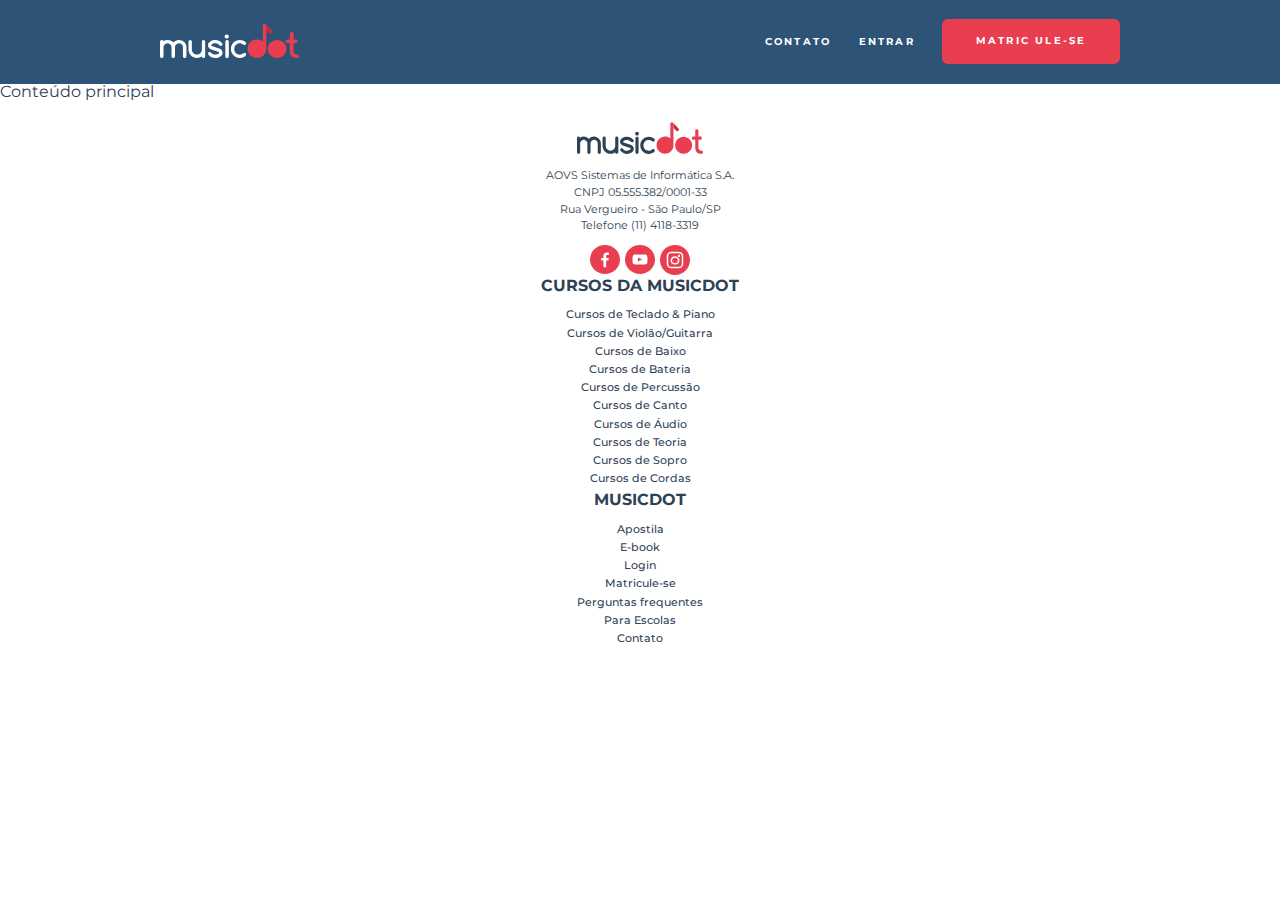
==== index.html @ b8942373 "modificações na section footer" ====
<!DOCTYPE html>
<html>
  <head>
    <meta charset="utf-8" />
    <meta name="viewport" content="width=device-width" />
    <title>Musicdot</title>
    <link rel="icon" href="img/favicon.ico" />
    <link
      rel="stylesheet"
      href="https://fonts.googleapis.com/css?family=Montserrat:300,400,500,
600,700,&display=block"
    />
    <link rel="stylesheet" href="css/reset.css" />
    <link rel="stylesheet" href="css/cabecalho.css" />
    <link rel="stylesheet" href="css/rodape.css" />
  </head>
  <body>
    <header class="cabecalho">
      <a href="index.html">
        <img
          class="cabecalho__logo"
          src="img/musicdot-logo-light.svg"
          title="Ir para a página i
nicial da Musicdot"
          alt="Musicdot"
        />
      </a>
      <nav>
        <ul class="cabecalho__menu">
          <li class="cabecalho__item-menu">
            <a href="sobre.html#contato"> Contato </a>
          </li>
          <li class="cabecalho__item-menu"><a href="#"> Entrar </a></li>
          <li class="cabecalho__item-menu cabecalho__item-menu--matricular">
            <a href="#"> Matric ule-se </a>
          </li>
        </ul>
      </nav>
    </header>
    <main>Conteúdo principal</main>

    <footer class="rodape">
      <section class="rodape__secao">
        <img class="rodape__logo" src="img/logo.svg" alt="Logo da MusicDot" />
        <p class="rodape__infos-empresa">
          AOVS Sistemas de Informática S.A.
          <br />
          CNPJ 05.555.382/0001-33
          <br />
          Rua Vergueiro - São Paulo/SP
          <br />
          Telefone (11) 4118-3319
        </p>

        <ul class="rodape__lista-midias-sociais">
          <li class="rodape__item-midias-sociais">
            <a href="https://www.facebook.com/musicdotonline">
              <img
                src="img/footer-icone-facebook.svg"
                alt="MusicDot no Facebook"
              />
            </a>
          </li>

          <li class="rodape__item-midias-sociais">
            <a href="https://www.youtube.com/user/musicdotonline">
              <img
                src="img/footer-icone-youtube.svg"
                alt="MusicDot no YouTube"
              />
            </a>
          </li>

          <li class="rodape__item-midias-sociais">
            <a href="https://www.instagram.com/musicdotonline/">
              <img src="img/footer-icone-instagram.svg" alt="Instagram" />
            </a>
          </li>
        </ul>
      </section>
      <section class="rodape__secao">
        <h2 class="rodape__titulo">Cursos da MusicDot</h2>
        <nav>
          <ul>
            <li class="rodape_item-lista">
              <a href="#">Cursos de Teclado & Piano</a>
            </li>
            <li class="rodape_item-lista">
              <a href="#">Cursos de Violão/Guitarra</a>
            </li>
            <li class="rodape_item-lista"><a href="#">Cursos de Baixo</a></li>
            <li class="rodape_item-lista"><a href="#">Cursos de Bateria</a></li>
            <li class="rodape_item-lista">
              <a href="#">Cursos de Percussão</a>
            </li>
            <li class="rodape_item-lista"><a href="#">Cursos de Canto</a></li>
            <li class="rodape_item-lista"><a href="#">Cursos de Áudio</a></li>
            <li class="rodape_item-lista"><a href="#">Cursos de Teoria</a></li>
            <li class="rodape_item-lista"><a href="#">Cursos de Sopro</a></li>
            <li class="rodape_item-lista"><a href="#">Cursos de Cordas</a></li>
          </ul>
        </nav>
      </section>
      <section class="rodape__secao">
        <h2 class="rodape__titulo">MusicDot</h2>
        <nav>
          <ul>
            <li class="rodape_item-lista"><a href="#">Apostila</a></li>
            <li class="rodape_item-lista"><a href="#">E-book</a></li>
            <li class="rodape_item-lista"><a href="#">Login</a></li>
            <li class="rodape_item-lista"><a href="#">Matricule-se</a></li>
            <li class="rodape_item-lista">
              <a href="#">Perguntas frequentes</a>
            </li>
            <li class="rodape_item-lista"><a href="#">Para Escolas</a></li>
            <li class="rodape_item-lista"><a href="#">Contato</a></li>
          </ul>
        </nav>
      </section>
    </footer>
  </body>
</html>
---- css/cabecalho.css ----
.cabecalho {
  text-align: center;
  font-size: 0.6rem;
  font-weight: bold;
  text-transform: uppercase;
  letter-spacing: 0.23em;
  color: #fff;
  background-color: #2d5377;
}

.cabecalho__logo {
  padding: 1.5em 0;
  width: 14.5em;
}

.cabecalho__menu {
  display: flex;
  justify-content: space-evenly;
  flex-wrap: wrap;
}

.cabecalho__menu {
  background-color: #272b3a87;
}

.cabecalho__item-menu {
  display: inline-block;
}

.cabecalho__item-menu a {
  display: inline-block;
  padding: 1.86em 1.42em;
}

@media (min-width: 640px) {
  .cabecalho {
    padding: 0 5%;
    display: flex;
    justify-content: space-between;
    align-items: center;
  }

  .cabecalho__logo {
    padding: 2.5em 0;
  }

  .cabecalho__menu {
    background-color: transparent;
  }
}

@media (min-width: 770px) {
  .cabecalho__item-menu--matricular {
    margin-left: 1.42em;

    border-radius: 6px;
    background-color: #e93d50;
  }

  .cabecalho__item-menu--matricular a {
    padding: 1.8em 3.5em;
  }
}

@media (min-width: 1066px) {
  .cabecalho {
    padding-left: calc((100% - 960px) / 2);
    padding-right: calc((100% - 960px) / 2);
  }
}
---- css/rodape.css ----
.rodape {
  padding: 2em 5%;

  text-align: center;
  font-size: 0.7rem;
}
.rodape__logo {
  width: 11.25em;
  margin-bottom: 1em;
}
.rodape__lista-midias-sociais {
  display: flex;
  justify-content: center;
}
.rodape__infos-empresa {
  line-height: 1.5;
}

.rodape__secao .rodape__secao {
  margin-top: 2em;
}

.rodape__lista-midias-sociais {
  display: flex;
  justify-content: center;
  margin-top: 1em;
}

.rodape__item-midias-sociais {
  width: 2.62em;
  margin: 0 0.25em;
}
.rodape__item-midias-sociais img {
  width: 100%;
}
.rodape__titulo {
  margin-bottom: 1em;

  font-size: 1.45em;
  font-weight: bold;
  text-transform: uppercase;
}
.rodape_item-lista {
  font-weight: 500;
  margin: 0.625em 0;
}
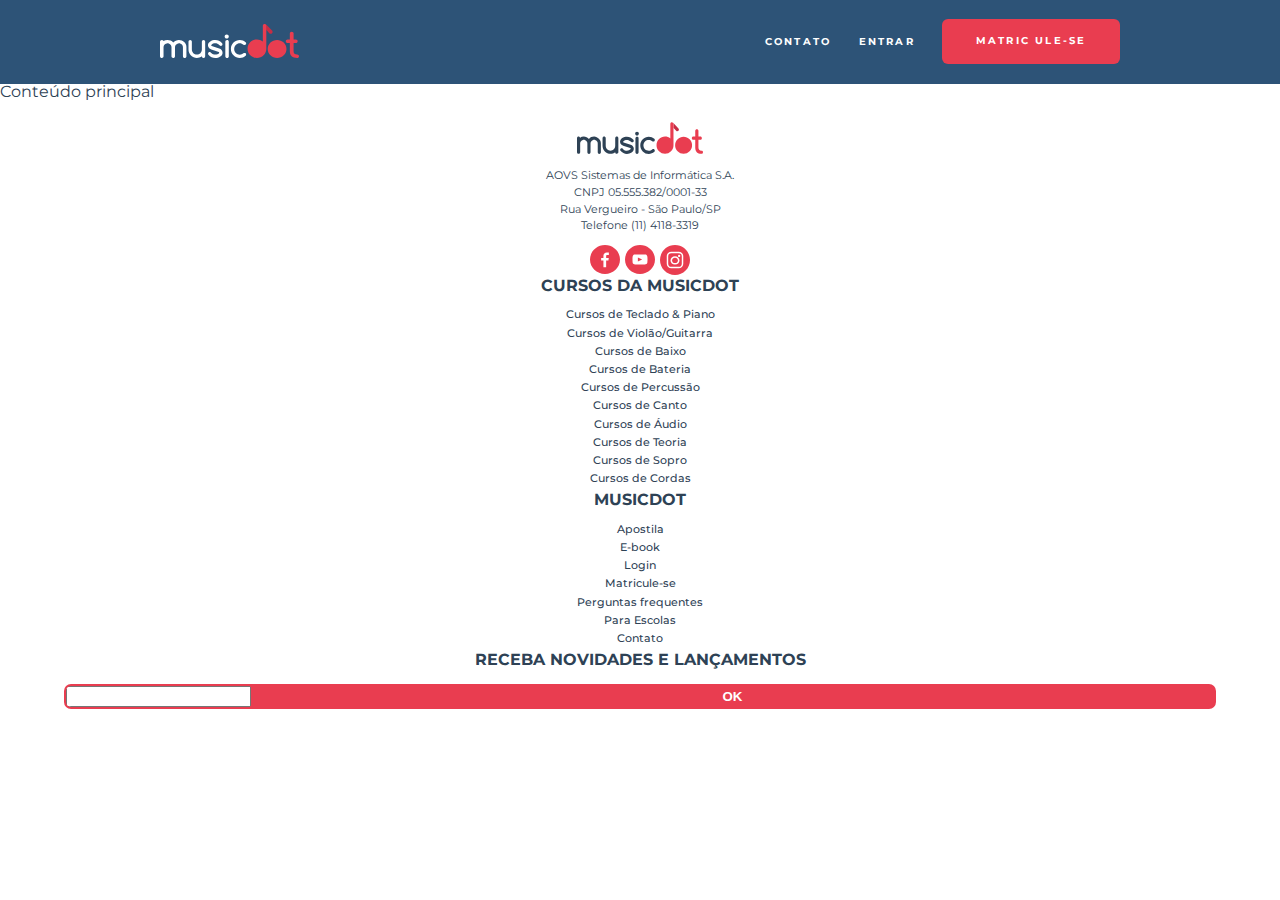
==== commit 14754d6e: "modificações na section footer adicionado form" ====
--- a/index.html
+++ b/index.html
@@ -13,6 +13,7 @@
     <link rel="stylesheet" href="css/reset.css" />
     <link rel="stylesheet" href="css/cabecalho.css" />
     <link rel="stylesheet" href="css/rodape.css" />
+    <link rel="stylesheet" href="css/form-newsletter.css" />
   </head>
   <body>
     <header class="cabecalho">
@@ -117,6 +118,23 @@
           </ul>
         </nav>
       </section>
+
+      <section class="rodape__secao">
+        <h2 class="rodape__titulo">Receba novidades e lançamentos</h2>
+
+        <form action="#" method="get" class="form-newsletter">
+          <label for="form-newsletter__label" class="form-newsletter__label">
+            Seu email pessoal
+          </label>
+          <input
+            id="email-newsletter"
+            name="email-newsletter"
+            type="email"
+            class="form-newslett er__campo"
+          />
+          <button type="submit" class="form-newsletter__botao">OK</button>
+        </form>
+      </section>
     </footer>
   </body>
 </html>
--- a/css/form-newsletter.css
+++ b/css/form-newsletter.css
@@ -0,0 +1,35 @@
+.form-newsletter {
+  display: flex;
+  width: 100%;
+  overflow: hidden;
+  box-sizing: border-box;
+
+  border-radius: 7px;
+  border: 2px solid #e93d50;
+  background-color: #e93d50;
+}
+
+.form-newsletter__label {
+  position: absolute;
+  left: -10000px;
+  width: 1px;
+  height: 1px;
+  overflow: hidden;
+}
+
+.form-newsletter__campo {
+  padding: 0.6rem 0.4rem;
+  flex-grow: 1;
+  border: none;
+}
+
+.form-newsletter__botao {
+  flex-grow: 1;
+  border: none;
+
+  text-transform: uppercase;
+  font-weight: 600;
+
+  background-color: #e93d50;
+  color: #fff;
+}
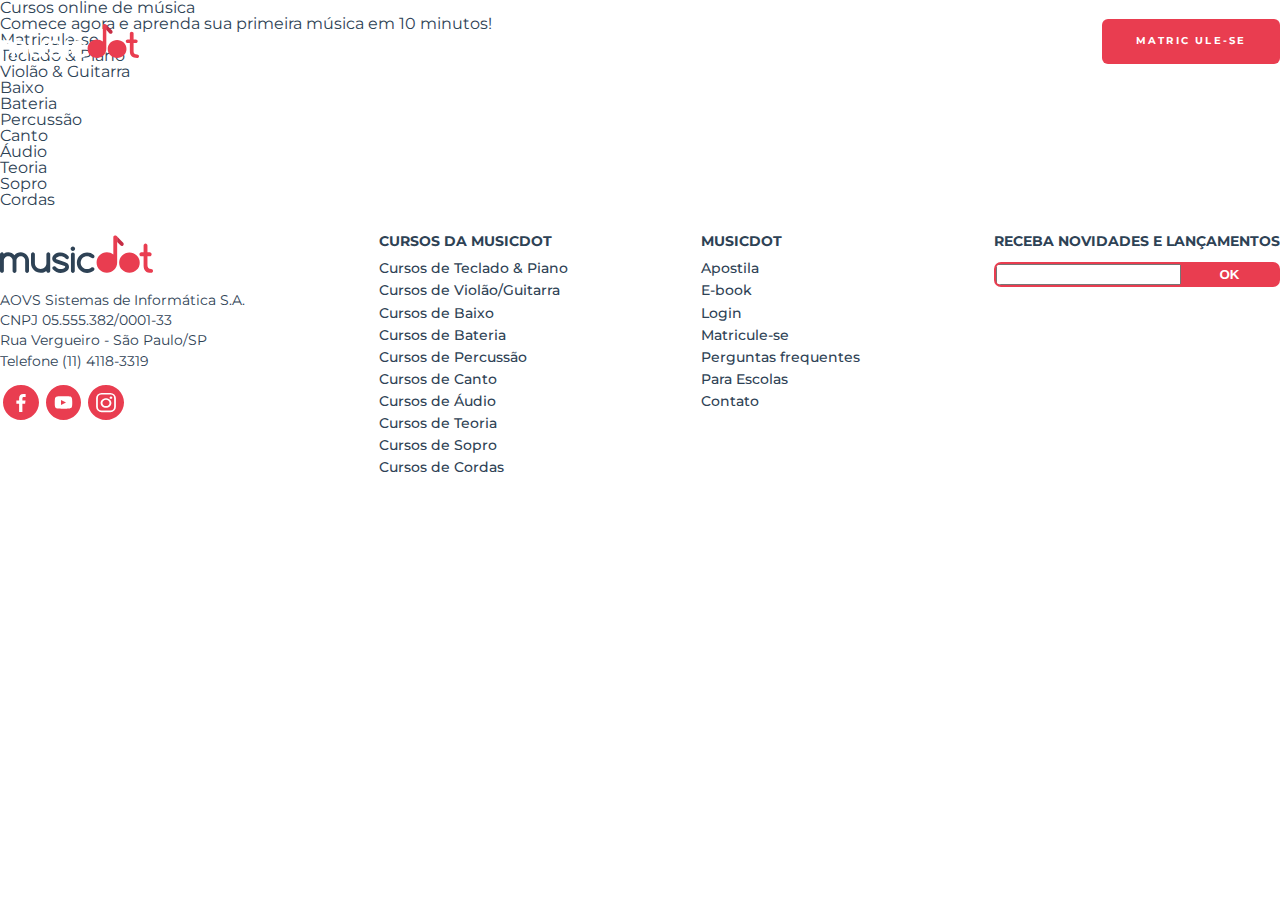
==== commit bc885f69: "arquivos css/cabecalho, css/rodape e index modificados" ====
--- a/index.html
+++ b/index.html
@@ -11,12 +11,14 @@
 600,700,&display=block"
     />
     <link rel="stylesheet" href="css/reset.css" />
+    <link rel="stylesheet" href="css/container.css" />
     <link rel="stylesheet" href="css/cabecalho.css" />
+    <link rel="stylesheet" href="css/cursos.css" />
     <link rel="stylesheet" href="css/rodape.css" />
     <link rel="stylesheet" href="css/form-newsletter.css" />
   </head>
   <body>
-    <header class="cabecalho">
+    <header class="cabecalho container">
       <a href="index.html">
         <img
           class="cabecalho__logo"
@@ -38,10 +40,57 @@
         </ul>
       </nav>
     </header>
-    <main>Conteúdo principal</main>
+    <main>
+      <section class="cursos">
+        <article class="cursos__chamada --largura-grande">
+          <h1 class="chamada__titulo">
+            Cursos online de
+            <strong class="chamada__titulo--destaque"> música</strong>
+          </h1>
+          <p>Comece agora e aprenda sua primeira música em 10 minutos!</p>
+          <a href="cursos.html" class="chamada__cursos__matricula botao"
+            >Matricule-se</a
+          >
+        </article>
+        <nav>
+          <ul class="cursos__lista">
+            <li class="curso--tecladopiano">
+              <a href="#">Teclado & Piano</a>
+            </li>
+            <li class="curso--violaoguitarra">
+              <a href="#">Violão & Guitarra</a>
+            </li>
+            <li class="curso--baixo">
+              <a href="#">Baixo</a>
+            </li>
+            <li class="curso--bateria curso--destaque">
+              <a href="#">Bateria</a>
+            </li>
+            <li class="curso--percussao">
+              <a href="#">Percussão</a>
+            </li>
+            <li class="curso--canto curso--destaque2">
+              <a href="#">Canto</a>
+            </li>
 
-    <footer class="rodape">
-      <section class="rodape__secao">
+            <li class="curso--audio">
+              <a href="#">Áudio</a>
+            </li>
+            <li class="curso--teoria">
+              <a href="#">Teoria</a>
+            </li>
+            <li class="curso--sopro">
+              <a href="#">Sopro</a>
+            </li>
+            <li class="curso--cordas">
+              <a href="#">Cordas</a>
+            </li>
+          </ul>
+        </nav>
+      </section>
+    </main>
+    <footer class="rodape container">
+      <section class="rodape__secao rodape__secao--sobre">
         <img class="rodape__logo" src="img/logo.svg" alt="Logo da MusicDot" />
         <p class="rodape__infos-empresa">
           AOVS Sistemas de Informática S.A.
@@ -52,7 +101,6 @@
           <br />
           Telefone (11) 4118-3319
         </p>
-
         <ul class="rodape__lista-midias-sociais">
           <li class="rodape__item-midias-sociais">
             <a href="https://www.facebook.com/musicdotonline">
@@ -62,7 +110,6 @@
               />
             </a>
           </li>
-
           <li class="rodape__item-midias-sociais">
             <a href="https://www.youtube.com/user/musicdotonline">
               <img
@@ -71,7 +118,6 @@
               />
             </a>
           </li>
-
           <li class="rodape__item-midias-sociais">
             <a href="https://www.instagram.com/musicdotonline/">
               <img src="img/footer-icone-instagram.svg" alt="Instagram" />
@@ -79,7 +125,7 @@
           </li>
         </ul>
       </section>
-      <section class="rodape__secao">
+      <section class="rodape__secao rodape__secao--cursos">
         <h2 class="rodape__titulo">Cursos da MusicDot</h2>
         <nav>
           <ul>
@@ -98,11 +144,12 @@
             <li class="rodape_item-lista"><a href="#">Cursos de Áudio</a></li>
             <li class="rodape_item-lista"><a href="#">Cursos de Teoria</a></li>
             <li class="rodape_item-lista"><a href="#">Cursos de Sopro</a></li>
+
             <li class="rodape_item-lista"><a href="#">Cursos de Cordas</a></li>
           </ul>
         </nav>
       </section>
-      <section class="rodape__secao">
+      <section class="rodape__secao rodape__secao--links">
         <h2 class="rodape__titulo">MusicDot</h2>
         <nav>
           <ul>
@@ -118,10 +165,8 @@
           </ul>
         </nav>
       </section>
-
-      <section class="rodape__secao">
+      <section class="rodape__secao rodape__secao--newsletter">
         <h2 class="rodape__titulo">Receba novidades e lançamentos</h2>
-
         <form action="#" method="get" class="form-newsletter">
           <label for="form-newsletter__label" class="form-newsletter__label">
             Seu email pessoal
--- a/css/cabecalho.css
+++ b/css/cabecalho.css
@@ -1,11 +1,15 @@
 .cabecalho {
+  position: absolute;
+  top: 0;
+  width: 100%;
+  box-sizing: border-box;
+
   text-align: center;
   font-size: 0.6rem;
   font-weight: bold;
   text-transform: uppercase;
   letter-spacing: 0.23em;
   color: #fff;
-  background-color: #2d5377;
 }
 
 .cabecalho__logo {
@@ -34,7 +38,8 @@
 
 @media (min-width: 640px) {
   .cabecalho {
-    padding: 0 5%;
+    padding-top: 0;
+    padding-bottom: 0;
     display: flex;
     justify-content: space-between;
     align-items: center;
@@ -61,10 +66,3 @@
     padding: 1.8em 3.5em;
   }
 }
-
-@media (min-width: 1066px) {
-  .cabecalho {
-    padding-left: calc((100% - 960px) / 2);
-    padding-right: calc((100% - 960px) / 2);
-  }
-}
--- a/css/rodape.css
+++ b/css/rodape.css
@@ -1,5 +1,6 @@
 .rodape {
-  padding: 2em 5%;
+  padding-top: 2em;
+  padding-bottom: 2em;
 
   text-align: center;
   font-size: 0.7rem;
@@ -14,10 +15,6 @@
 }
 .rodape__infos-empresa {
   line-height: 1.5;
-}
-
-.rodape__secao .rodape__secao {
-  margin-top: 2em;
 }
 
 .rodape__lista-midias-sociais {
@@ -44,3 +41,72 @@
   font-weight: 500;
   margin: 0.625em 0;
 }
+
+@media (max-width: 640px) {
+  .rodape__secao .rodape__secao {
+    margin-top: 2em;
+  }
+}
+
+@media (min-width: 640px) and (max-width: 1200px) {
+  .rodape {
+    display: flex;
+    flex-wrap: wrap;
+    justify-content: space-between;
+
+    font-size: 1rem;
+  }
+
+  .rodape__secao--sobre,
+  .rodape__secao--cursos,
+  .rodape__secao--links,
+  .rodape__secao--newsletter {
+    width: 45%;
+  }
+
+  .rodape__secao--cursos {
+    order: 1;
+    margin: 0;
+  }
+
+  .rodape__secao--links {
+    order: 2;
+    margin: 0;
+  }
+
+  .rodape__secao--sobre {
+    order: 3;
+    margin-top: 2em;
+  }
+
+  .rodape__secao--newsletter {
+    order: 4;
+    margin-top: 2em;
+  }
+}
+
+@media (min-width: 1200px) {
+  .rodape {
+    display: flex;
+    justify-content: space-between;
+    font-size: 0.85rem;
+
+    text-align: left;
+  }
+
+  .rodape__titulo {
+    font-size: 1em;
+  }
+
+  .rodape__lista-midias-sociais {
+    justify-content: left;
+  }
+
+  .rodape__secao {
+    margin-top: 0;
+  }
+
+  .rodape__secao .rodape__secao {
+    margin-left: 2em;
+  }
+}
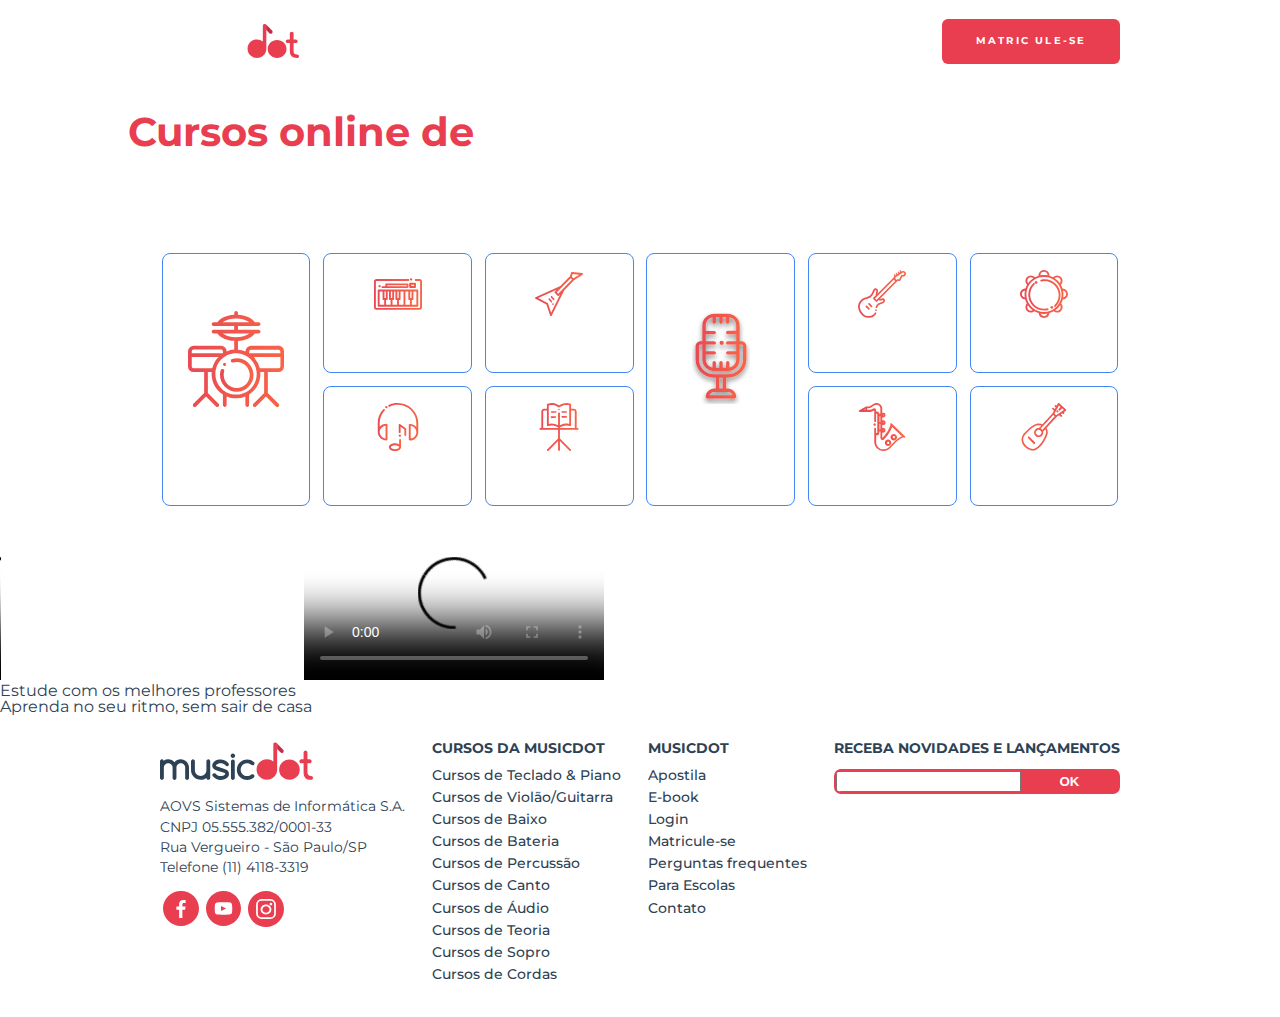
==== commit 64db6fe1: "Arquivo modificado index" ====
--- a/index.html
+++ b/index.html
@@ -14,6 +14,7 @@
     <link rel="stylesheet" href="css/container.css" />
     <link rel="stylesheet" href="css/cabecalho.css" />
     <link rel="stylesheet" href="css/cursos.css" />
+    <link rel="stylesheet" href="css/video.css" />
     <link rel="stylesheet" href="css/rodape.css" />
     <link rel="stylesheet" href="css/form-newsletter.css" />
   </head>
@@ -87,6 +88,17 @@
             </li>
           </ul>
         </nav>
+      </section>
+      </section>
+      <section class="video">
+        <video controls class="video--mobile" src="video/video-promocional.mp4" poster="img/vid
+      eo-principal-mobile.png"></video>
+        <video controls class="video--desktop" src="video/video-promocional.mp4" poster="img/vid
+      eo-principal.png"></video>
+        <article class="video__textos">
+        <h2 class="textos__titulo">Estude com os melhores professores</h2>
+        <p>Aprenda no seu ritmo, sem sair de casa</p>
+        </article>
       </section>
     </main>
     <footer class="rodape container">
--- a/css/container.css
+++ b/css/container.css
@@ -0,0 +1,18 @@
+.container {
+  padding-left: 5%;
+  padding-right: 5%;
+}
+
+@media (min-width: 1066px) {
+  .container {
+    padding-left: calc((100% - 960px) / 2);
+    padding-right: calc((100% - 960px) / 2);
+  }
+}
+
+@media (min-width: 1440px) {
+  .container {
+    padding-left: calc((100% - 1200px) / 2);
+    padding-right: calc((100% - 1200px) / 2);
+  }
+}
--- a/css/cursos.css
+++ b/css/cursos.css
@@ -0,0 +1,255 @@
+.--largura-maxima {
+  width: 100%;
+}
+
+.--largura-grande {
+  width: 80%;
+}
+
+.botao {
+  font-size: 0.8rem;
+  font-weight: 500;
+  letter-spacing: 2.9px;
+  text-transform: uppercase;
+  padding: 1rem 40px;
+  margin-top: 0.5rem;
+  margin-bottom: 0.5rem;
+  border-radius: 6px;
+  transition: 0.25s;
+}
+
+.botao:hover {
+  transform: translate(0, 0.22rem);
+  transition: 0.25s;
+}
+
+.cursos {
+  color: #fff;
+  text-align: center;
+  background-image: url(../img/home-background-mobile.png);
+  background-size: cover;
+  padding-top: 9.5rem;
+  display: flex;
+  flex-direction: column;
+  align-items: center;
+}
+
+.cursos__chamada {
+  display: flex;
+  flex-direction: column;
+  align-items: center;
+}
+
+.chamada__titulo {
+  color: #e93d50;
+  font-weight: 700;
+  font-size: 1.2rem;
+  margin-bottom: 0.3rem;
+}
+
+.chamada__titulo--destaque {
+  color: #fff;
+}
+
+.chamada p {
+  font-weight: 500;
+  line-height: 1.3;
+  margin: 1rem 0;
+}
+
+.chamada__cursos__matricula {
+  color: #fff;
+  background-color: #e93d50;
+}
+
+.cursos__lista {
+  font-size: 0.7rem;
+  font-weight: 600;
+  margin-top: 1rem;
+  margin-bottom: 1rem;
+  display: grid;
+  grid-template-columns: 7rem 7rem;
+  grid-template-rows: repeat(5, 4.5rem);
+  grid-gap: 0.5rem;
+  text-align: center;
+}
+
+.cursos__lista li {
+  border: 1px solid #4286f4;
+  border-radius: 8px;
+  box-sizing: border-box;
+  display: flex;
+  justify-content: space-around;
+  align-items: center;
+  background-repeat: no-repeat;
+  background-size: 2rem 2rem;
+  background-position: top 0.6rem center;
+  padding-top: 2.5rem;
+  transition: 0.25s;
+}
+
+.cursos__lista li:hover {
+  transform: translate(0, 0.22rem);
+  background-color: rgba(66, 134, 244, 0.337);
+  transition: 0.25s;
+}
+
+.curso--tecladopiano {
+  background-image: url("../img/icone-teclado-piano.svg");
+}
+
+.curso--violaoguitarra {
+  background-image: url("../img/icones-violao-guitarra.svg");
+}
+
+.curso--baixo {
+  background-image: url("../img/icones-baixo.svg");
+}
+
+.curso--bateria {
+  background-image: url("../img/icones-bateria.svg");
+}
+
+.curso--percussao {
+  background-image: url("../img/icones-percussao.svg");
+}
+
+.curso--canto {
+  background-image: url("../img/icones-canto.svg");
+}
+
+.curso--audio {
+  background-image: url("../img/icones-audio.svg");
+}
+
+.curso--teoria {
+  background-image: url("../img/icones-teoria.svg");
+}
+
+.curso--sopro {
+  background-image: url("../img/icones-sopro.svg");
+}
+
+.curso--cordas {
+  background-image: url("../img/icone-cordas.svg");
+}
+.cursos__lista img {
+  width: 2rem;
+  height: 2rem;
+  margin-bottom: 5px;
+}
+
+@media (min-width: 768px) {
+  .cursos {
+    padding: 6rem 5% 0;
+    background-image: url(../img/home-background.png);
+  }
+
+  .cursos__chamada {
+    width: 300px;
+    align-items: flex-start;
+    align-self: flex-start;
+    text-align: left;
+  }
+
+  .chamada__titulo {
+    font-size: 2rem;
+  }
+
+  .chamada__cursos__matricula {
+    display: none;
+  }
+
+  .cursos__lista {
+    grid-template-columns: repeat(5, 7rem);
+    grid-template-rows: 5.5rem 5.5rem 5.5rem;
+    gap: 0.8rem;
+  }
+
+  .cursos__lista li {
+    background-repeat: no-repeat;
+    background-size: 2rem 2rem;
+    background-position: top 1rem center;
+    padding-top: 2.5rem;
+  }
+
+  .cursos__lista .curso--destaque {
+    order: -1;
+    grid-area: 1/1 / span 3/3;
+    padding-top: 5.5rem;
+    background-size: 6rem 6rem;
+    background-position: top 3.6rem center;
+  }
+}
+
+@media (min-width: 1200px) {
+  .cursos {
+    padding: 7rem 10% 0;
+  }
+
+  .cursos__chamada {
+    width: 450px;
+  }
+
+  .chamada__titulo {
+    font-size: 2.5rem;
+  }
+
+  .cursos__lista {
+    grid-template-columns: repeat(6, 9.3rem);
+    grid-template-rows: 7.5rem 7.5rem;
+    margin-top: 1.5rem;
+    margin-bottom: 1.5rem;
+  }
+
+  .cursos__lista li {
+    background-repeat: no-repeat;
+    background-size: 3rem 3rem;
+    background-position: top 1rem center;
+    padding-top: 2.5rem;
+  }
+
+  .cursos__lista .curso--destaque {
+    order: -1;
+    grid-area: 1/1 / span 2/2;
+    padding-top: 6rem;
+    background-size: 6rem 6rem;
+    background-position: top 3.6rem center;
+  }
+
+  .cursos__lista .curso--destaque2 {
+    order: -1;
+    grid-area: 1/4 / span 2/5;
+    padding-top: 6rem;
+    background-size: 6rem 6rem;
+    background-position: top 3.6rem center;
+  }
+
+  .cursos__lista p {
+    font-size: 0.9rem;
+  }
+
+  .curso--destaque2 .imagem-destaque2 {
+    width: 6rem;
+    height: 6rem;
+    margin-bottom: 0.8rem;
+  }
+}
+
+@media (min-width: 1440px) {
+  .cursos__lista {
+    grid-template-columns: repeat(6, 11rem);
+  }
+}
+
+@media (min-width: 1600px) {
+  .cursos__lista {
+    grid-template-columns: repeat(6, 13rem);
+  }
+
+  .cursos__lista img {
+    width: 3rem;
+    height: 3rem;
+    margin-bottom: 10px;
+  }
+}
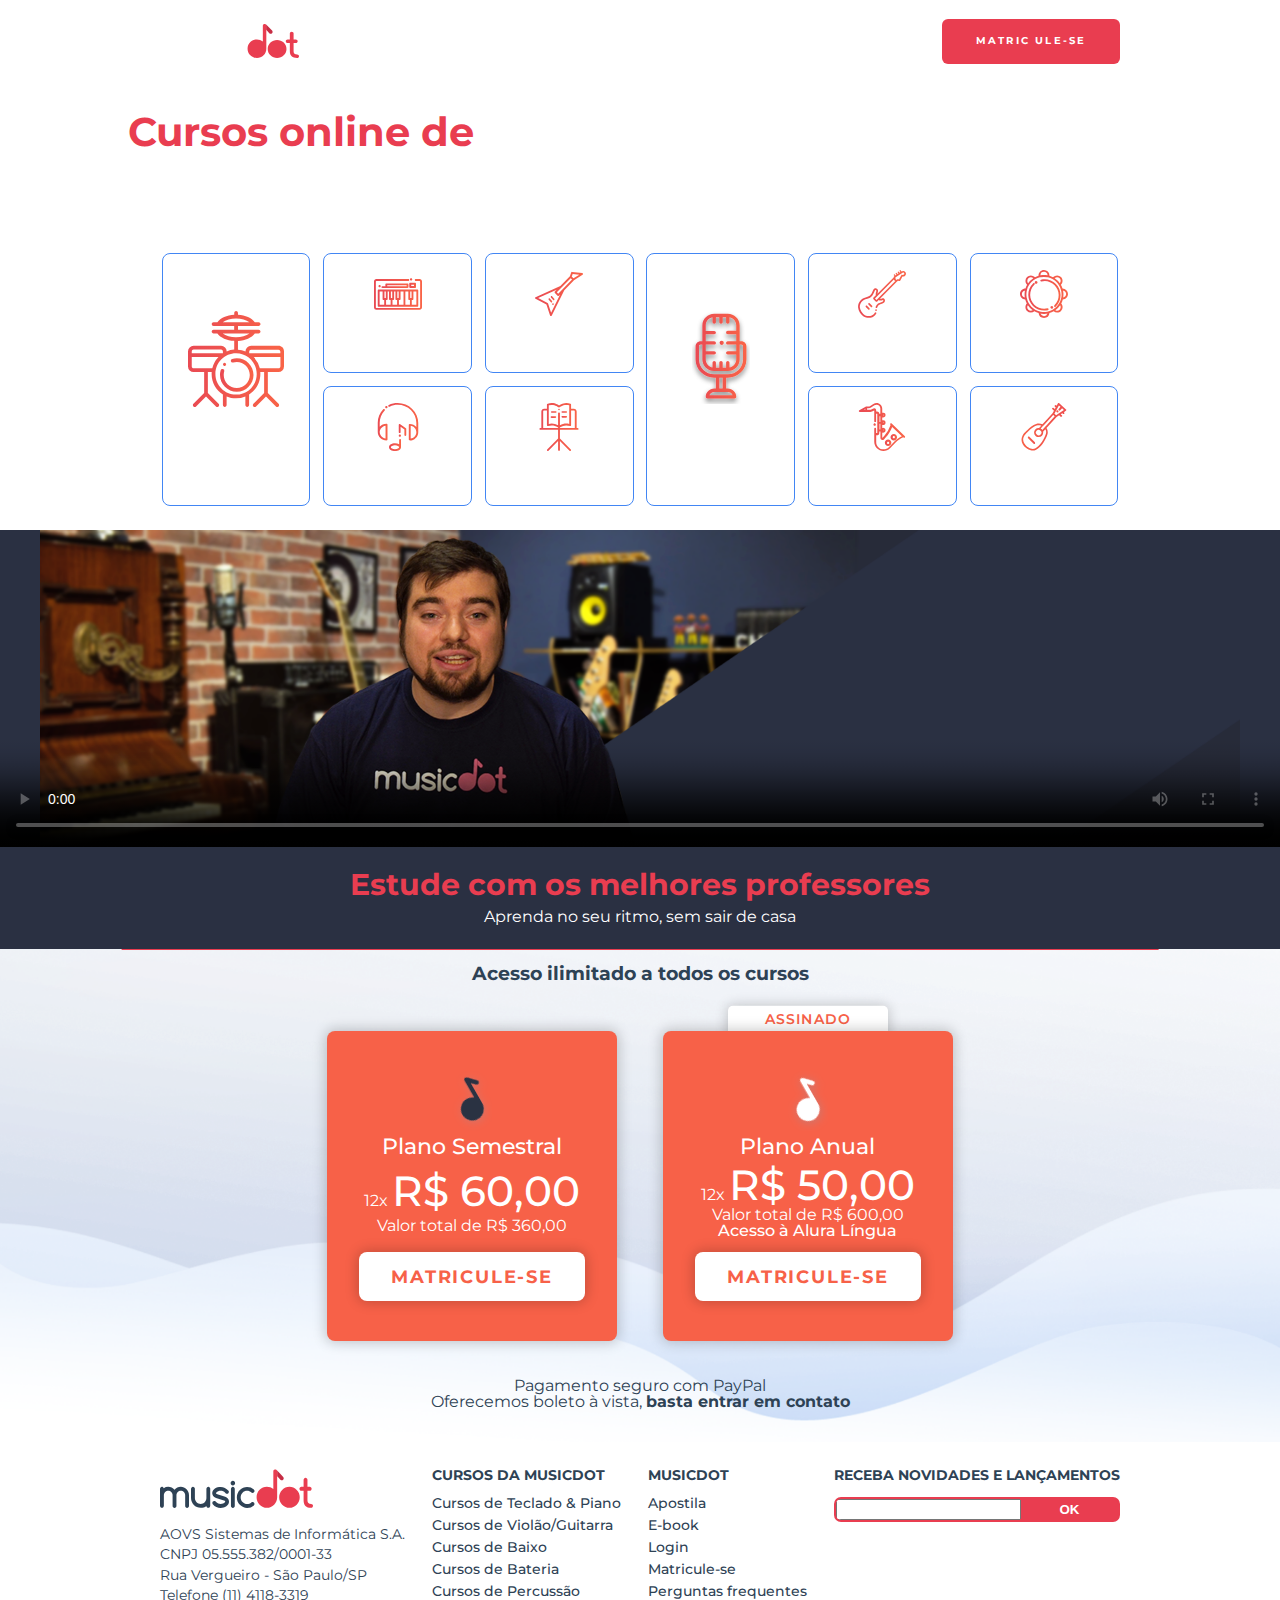
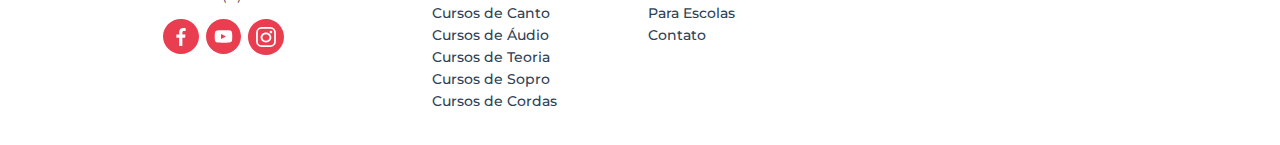
==== commit 29b159b6: "planos" ====
--- a/index.html
+++ b/index.html
@@ -15,6 +15,7 @@
     <link rel="stylesheet" href="css/cabecalho.css" />
     <link rel="stylesheet" href="css/cursos.css" />
     <link rel="stylesheet" href="css/video.css" />
+    <link rel="stylesheet" href="css/planos.css" />
     <link rel="stylesheet" href="css/rodape.css" />
     <link rel="stylesheet" href="css/form-newsletter.css" />
   </head>
@@ -73,7 +74,6 @@
             <li class="curso--canto curso--destaque2">
               <a href="#">Canto</a>
             </li>
-
             <li class="curso--audio">
               <a href="#">Áudio</a>
             </li>
@@ -89,15 +89,49 @@
           </ul>
         </nav>
       </section>
-      </section>
       <section class="video">
-        <video controls class="video--mobile" src="video/video-promocional.mp4" poster="img/vid
-      eo-principal-mobile.png"></video>
-        <video controls class="video--desktop" src="video/video-promocional.mp4" poster="img/vid
-      eo-principal.png"></video>
+        <video
+          controls
+          class="video--mobile"
+          src="video/video-promocional.mp4"
+          poster="img/vid
+eo-principal-mobile.png"
+        ></video>
+        <video
+          controls
+          class="video--desktop"
+          src="video/video-promocional.mp4"
+          poster="img/vid
+eo-principal.png"
+        ></video>
         <article class="video__textos">
-        <h2 class="textos__titulo">Estude com os melhores professores</h2>
-        <p>Aprenda no seu ritmo, sem sair de casa</p>
+          <h2 class="textos__titulo">Estude com os melhores professores</h2>
+          <p>Aprenda no seu ritmo, sem sair de casa</p>
+        </article>
+      </section>
+      <section class="planos">
+        <h2 class="planos__titulo">Acesso ilimitado a todos os cursos</h2>
+        <article class="cards__planoanual">
+          <span class="plano--destaque"> Assinado</span>
+          <div class="planos__card card--anual">
+            <h3 class="plano__titulo">Plano Anual</h3>
+            <p>12x <span class="valor--destaque">R$ 50,00</span></p>
+            <p>Valor total de R$ 600,00</p>
+            <span>Acesso à Alura Língua</span>
+            <a href="cursos.html" class="cards__botao botao">Matricule-se</a>
+          </div>
+        </article>
+        <article class="planos__card card--semestral">
+          <h3 class="plano__titulo">Plano Semestral</h3>
+          <p>12x <span class="valor--destaque">R$ 60,00</span></p>
+          <p>Valor total de R$ 360,00</p>
+          <a href="cursos.html" class="cards__botao botao">Matricule-se</a>
+        </article>
+        <article class="planos__pagamentos">
+          <p>Pagamento seguro com PayPal</p>
+          <p>
+            Oferecemos boleto à vista, <a href="#">basta entrar em contato</a>
+          </p>
         </article>
       </section>
     </main>
@@ -156,7 +190,6 @@
             <li class="rodape_item-lista"><a href="#">Cursos de Áudio</a></li>
             <li class="rodape_item-lista"><a href="#">Cursos de Teoria</a></li>
             <li class="rodape_item-lista"><a href="#">Cursos de Sopro</a></li>
-
             <li class="rodape_item-lista"><a href="#">Cursos de Cordas</a></li>
           </ul>
         </nav>
--- a/css/video.css
+++ b/css/video.css
@@ -0,0 +1,78 @@
+.video {
+  display: flex;
+  flex-direction: column;
+  align-items: center;
+  text-align: center;
+  color: #fff;
+  background-color: #2a3042;
+}
+
+.video--mobile {
+  width: 100%;
+  height: 8.9rem;
+}
+
+.video--desktop {
+  display: none;
+}
+
+.video__textos {
+  margin-top: 1rem;
+  margin-bottom: 1rem;
+  position: relative;
+  padding: 0 10%;
+  box-sizing: border-box;
+}
+
+.textos__titulo {
+  font-weight: 700;
+  font-size: 1.2rem;
+  margin-bottom: 0.3rem;
+  margin-bottom: 0.5rem;
+}
+
+.textos__titulo::first-line {
+  color: #e93d50;
+}
+
+@media (min-width: 768px) {
+  .video--mobile {
+    display: none;
+  }
+
+  .video--desktop {
+    display: block;
+    width: 100%;
+    height: 12.8rem;
+  }
+
+  .textos__titulo {
+    font-size: 1.5rem;
+  }
+}
+
+@media (min-width: 1200px) {
+  .video--desktop {
+    height: 19.8rem;
+  }
+
+  .video__textos {
+    margin-top: 1.5rem;
+    margin-bottom: 1.5rem;
+  }
+
+  .video__textos::before {
+    width: 5rem;
+    height: 5rem;
+  }
+
+  .textos__titulo {
+    font-size: 1.9rem;
+  }
+}
+
+@media (min-width: 1600px) {
+  .video--desktop {
+    height: 26.8rem;
+  }
+}
--- a/css/planos.css
+++ b/css/planos.css
@@ -0,0 +1,208 @@
+.planos {
+  background-image: url(../img/planos-background-mobile.png);
+  background-size: cover;
+  background-repeat: no-repeat;
+  text-align: center;
+  padding-top: 15px;
+  padding-bottom: 1.8rem;
+  display: grid;
+  justify-items: center;
+  position: relative;
+}
+
+.planos::before {
+  content: "";
+  width: 81%;
+  height: 0.1rem;
+  background-color: #e93d50;
+  position: absolute;
+  top: 0;
+  left: 50%;
+  transform: translate(-50%, 0);
+}
+
+.planos__titulo {
+  font-size: 0.85rem;
+  font-weight: 700;
+  margin-bottom: 2rem;
+}
+
+.planos__card {
+  background-color: #f76148;
+  border-radius: 8px;
+  margin-bottom: 1.3rem;
+  color: #fff;
+  padding: 4rem 1rem 1rem;
+  display: flex;
+  flex-direction: column;
+  align-items: center;
+  box-shadow: 0 0 0.8rem 0.1rem rgba(0, 0, 0, 0.2);
+  background-repeat: no-repeat;
+  background-size: 1.7rem;
+  background-position: top 1.5rem center;
+}
+
+.card--anual {
+  background-image: url(../img/simbolo-musidot-branco.svg);
+}
+
+.card--semestral {
+  background-image: url(../img/simbolo-musidot-dark.svg);
+}
+
+.plano__titulo {
+  margin: 8px 0;
+}
+
+.planos__card p p {
+  font-weight: 300;
+  margin-top: 0.2rem;
+  letter-spacing: 1.5px;
+}
+
+.plano__titulo,
+.plano__titulo p {
+  font-size: 1rem;
+  font-weight: 500;
+}
+
+.valor--destaque {
+  font-size: 2rem;
+  font-weight: 700;
+}
+
+.planos__card span {
+  font-weight: 500;
+}
+
+.cards__botao {
+  color: #f76148;
+  text-transform: uppercase;
+  letter-spacing: 1.8px;
+  font-weight: 600;
+  border-radius: 8px;
+  margin-top: 0.8rem;
+  padding: 1rem 2rem;
+  background-color: #fff;
+  box-shadow: 0 0 0.8rem 0.1rem rgba(0, 0, 0, 0.2);
+}
+
+.card--anual {
+  position: relative;
+  z-index: 2;
+}
+
+.plano--destaque {
+  color: #f76148;
+  font-weight: 600;
+  text-transform: uppercase;
+  letter-spacing: 1.1px;
+  width: 8rem;
+  padding: 0.4rem 0 0.8rem;
+  border-radius: 5px;
+  box-shadow: 0 0 0.8rem 0.05rem rgba(0, 0, 0, 0.2);
+  background-color: #fff;
+  position: absolute;
+  transform: translate(-50%, -65%);
+  z-index: 1;
+}
+
+.card--anual p p,
+.card--semestral p p {
+  margin-bottom: 1rem;
+}
+
+.planos > p {
+  width: 250px;
+  font-size: 0.6rem;
+  font-weight: 600;
+  line-height: 18px;
+}
+
+.planos a {
+  font-weight: 700;
+}
+
+@media (min-width: 768px) {
+  .planos {
+    grid-template-columns: 20rem 20rem;
+    grid-template-areas:
+      "header header"
+      "card1 card2"
+      "footer footer";
+    gap: 1rem;
+    justify-content: center;
+    padding-bottom: 2rem;
+    background-image: url(../img/planos-background.png);
+    background-size: cover;
+  }
+
+  .planos__titulo {
+    grid-area: header;
+  }
+
+  .cards__planoanual {
+    grid-area: card2;
+  }
+
+  .card--semestral {
+    grid-area: card1;
+  }
+
+  .planos__pagamentos {
+    grid-column-end: span 2;
+  }
+
+  .planos--maisassinado {
+    font-size: 0.8rem;
+  }
+
+  .planos__card {
+    padding: 6rem 2rem 2rem;
+    justify-content: space-between;
+    background-size: 2.5rem;
+    background-position: top 2.5rem center;
+  }
+
+  .planos__card img {
+    width: 2.5rem;
+  }
+
+  .plano__titulo,
+  .plano__titulo p {
+    font-size: 1.4rem;
+    font-weight: 500;
+  }
+
+  .valor--destaque {
+    font-size: 2.6rem;
+    font-weight: 700;
+  }
+
+  .plano--destaque {
+    font-size: 0.6rem;
+  }
+
+  .cards__botao {
+    font-size: 1.1rem;
+    transition: 0.25s;
+  }
+
+  .planos > p {
+    font-size: 0.9rem;
+    font-weight: 600;
+    line-height: 18px;
+  }
+}
+
+@media (min-width: 1200px) {
+  .planos__titulo {
+    font-size: 1.2rem;
+  }
+
+  .plano--destaque {
+    font-size: 0.9rem;
+    width: 10rem;
+    transform: translate(-50%, -75%);
+  }
+}
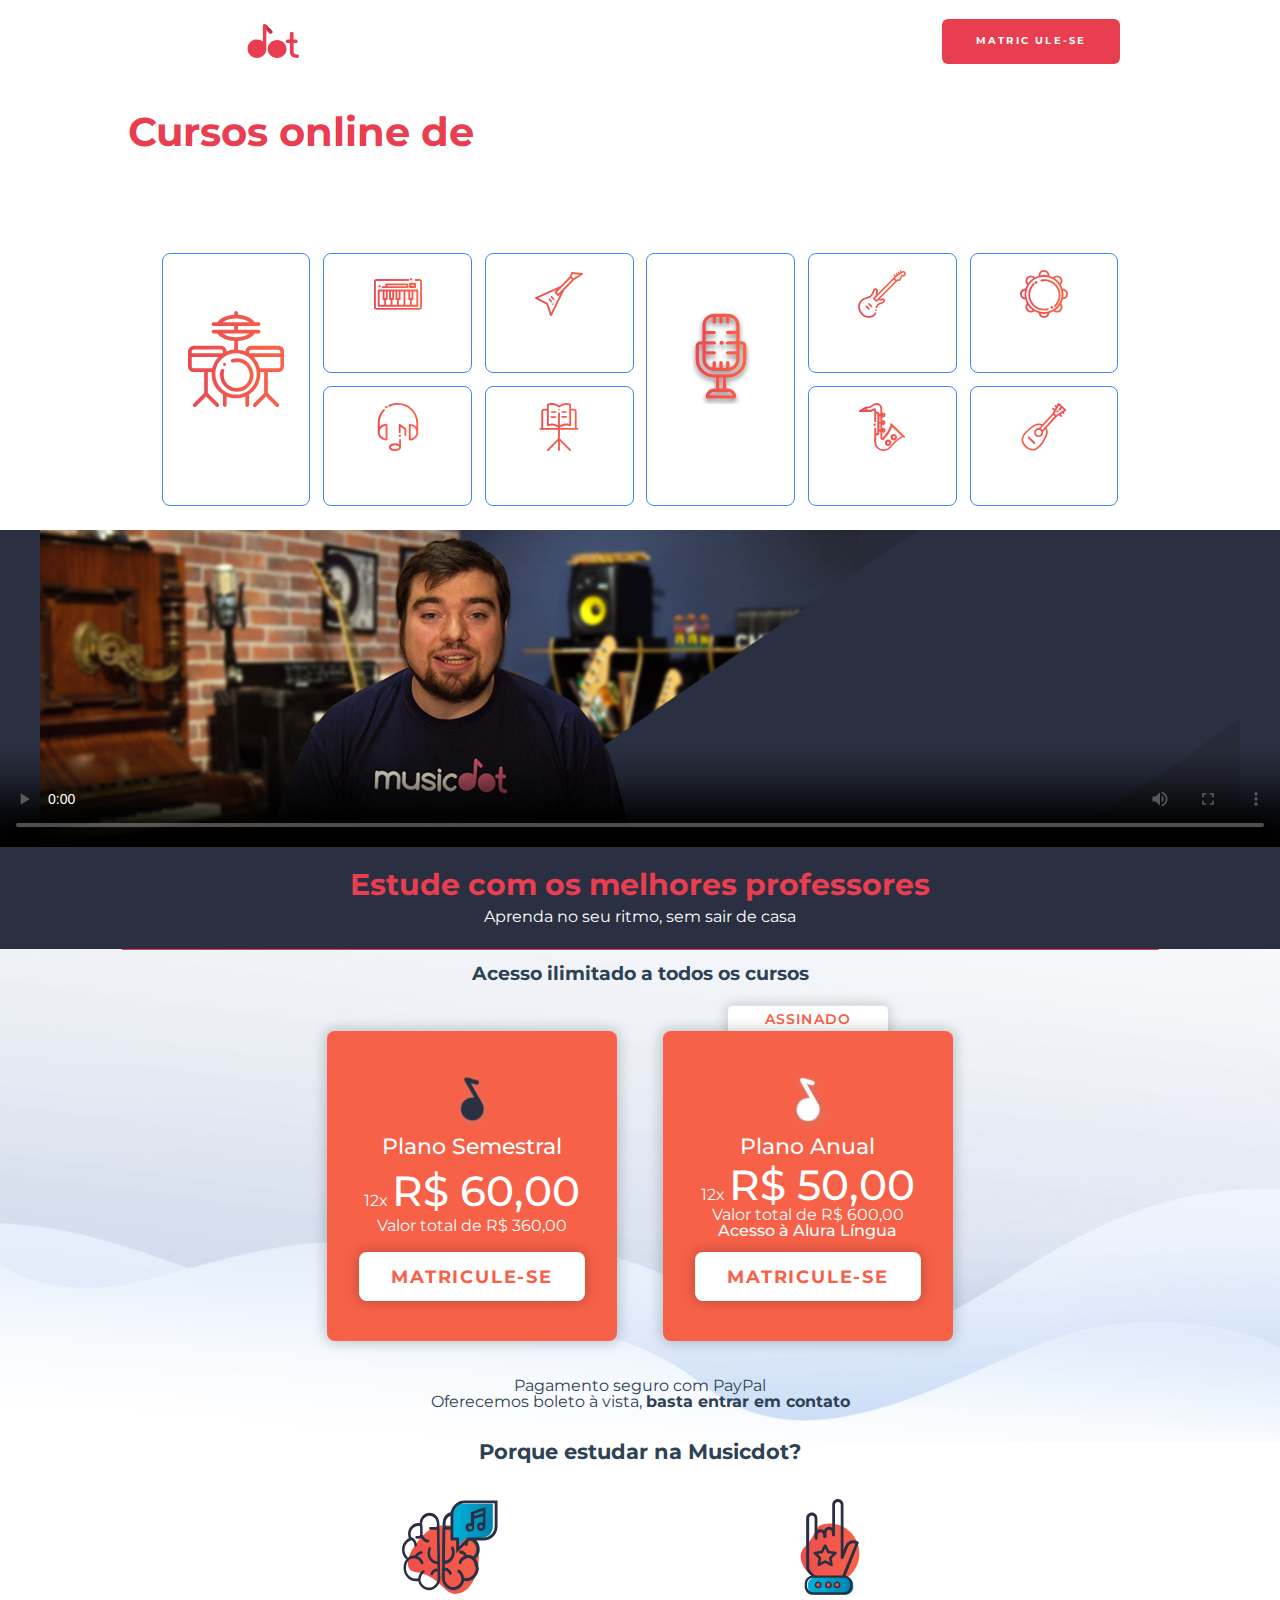
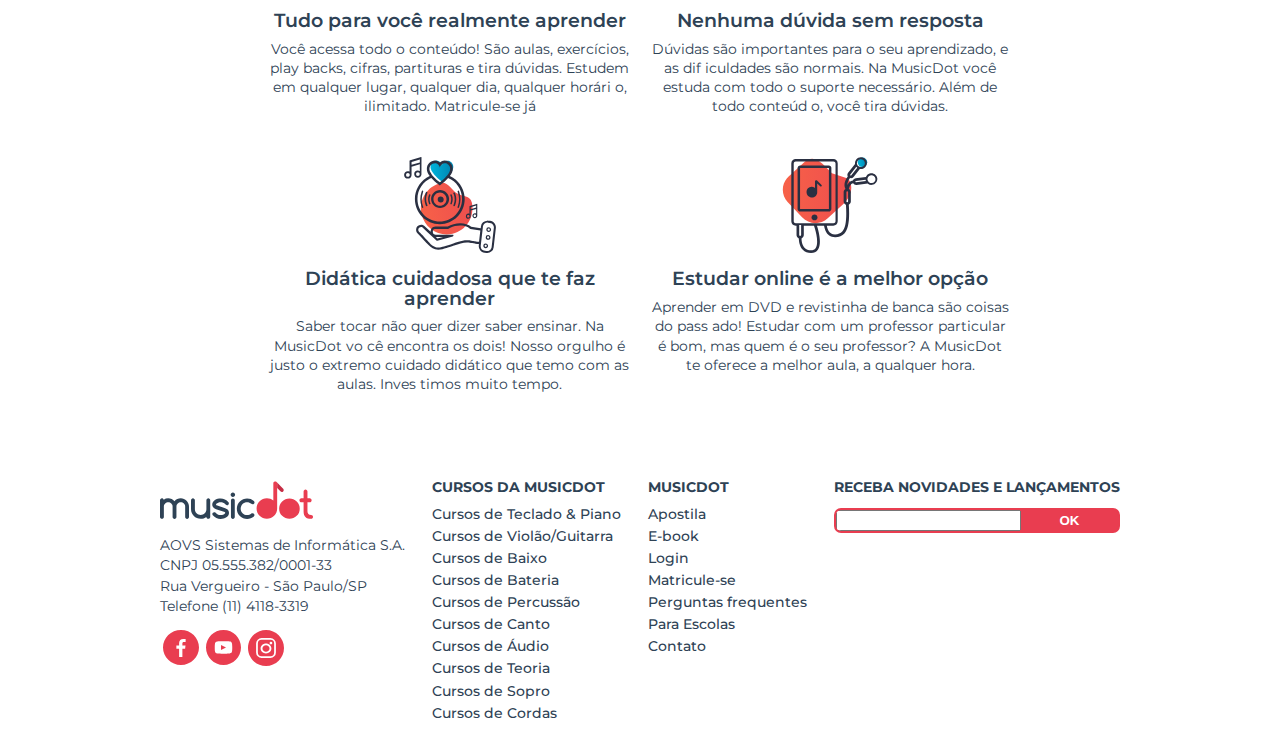
==== commit 59dc1312: "section beneficios" ====
--- a/index.html
+++ b/index.html
@@ -16,6 +16,7 @@
     <link rel="stylesheet" href="css/cursos.css" />
     <link rel="stylesheet" href="css/video.css" />
     <link rel="stylesheet" href="css/planos.css" />
+    <link rel="stylesheet" href="css/beneficios.css" />
     <link rel="stylesheet" href="css/rodape.css" />
     <link rel="stylesheet" href="css/form-newsletter.css" />
   </head>
@@ -133,6 +134,46 @@
             Oferecemos boleto à vista, <a href="#">basta entrar em contato</a>
           </p>
         </article>
+      </section>
+
+      <section class="beneficios">
+        <h2 class="beneficios__titulo">Porque estudar na Musicdot?</h2>
+        <ul class="beneficios__lista">
+          <li class="beneficio--paravoce">
+            <h3 class="beneficio__titulo">Tudo para você realmente aprender</h3>
+            <p class="beneficio__texto">
+              Você acessa todo o conteúdo! São aulas, exercícios, play backs,
+              cifras, partituras e tira dúvidas. Estudem em qualquer lugar,
+              qualquer dia, qualquer horári o, ilimitado. Matricule-se já
+            </p>
+          </li>
+          <li class="beneficio--duvidas">
+            <h3 class="beneficio__titulo">Nenhuma dúvida sem resposta</h3>
+            <p class="beneficio__texto">
+              Dúvidas são importantes para o seu aprendizado, e as dif iculdades
+              são normais. Na MusicDot você estuda com todo o suporte
+              necessário. Além de todo conteúd o, você tira dúvidas.
+            </p>
+          </li>
+          <li class="beneficio--didatica">
+            <h3 class="beneficio__titulo">
+              Didática cuidadosa que te faz aprender
+            </h3>
+            <p class="beneficio__texto">
+              Saber tocar não quer dizer saber ensinar. Na MusicDot vo cê
+              encontra os dois! Nosso orgulho é justo o extremo cuidado didático
+              que temo com as aulas. Inves timos muito tempo.
+            </p>
+          </li>
+          <li class="beneficio--online">
+            <h3 class="beneficio__titulo">Estudar online é a melhor opção</h3>
+            <p class="beneficio__texto">
+              Aprender em DVD e revistinha de banca são coisas do pass ado!
+              Estudar com um professor particular é bom, mas quem é o seu
+              professor? A MusicDot te oferece a melhor aula, a qualquer hora.
+            </p>
+          </li>
+        </ul>
       </section>
     </main>
     <footer class="rodape container">
--- a/css/beneficios.css
+++ b/css/beneficios.css
@@ -0,0 +1,97 @@
+.beneficios {
+  text-align: center;
+  margin-bottom: 2rem;
+  padding: 0 10%;
+  display: flex;
+  flex-direction: column;
+  align-items: center;
+}
+
+.beneficios__titulo {
+  font-size: 1rem;
+  font-weight: 700;
+}
+
+.beneficios__lista li {
+  padding-top: 5.5rem;
+  background-repeat: no-repeat;
+  background-size: 4rem 4rem;
+  background-position: top 20px center;
+}
+
+.beneficio--paravoce {
+  background-image: url(../img/icone-beneficios-tudo-para-voce.svg);
+}
+
+.beneficio--duvidas {
+  background-image: url(../img/icone-beneficios-nenhuma-duvida.svg);
+}
+
+.beneficio--didatica {
+  background-image: url(../img/icone-beneficios-didatica-cuidadosa.svg);
+}
+
+.beneficio--online {
+  background-image: url(../img/icone-beneficios-online.svg);
+}
+
+.beneficio__titulo {
+  font-size: 0.8rem;
+  font-weight: 600;
+  margin-top: 1rem;
+  margin-bottom: 0.2rem;
+}
+
+.beneficio__texto {
+  line-height: 1rem;
+}
+
+@media (min-width: 768px) {
+  .beneficios {
+    margin-bottom: 3.7rem;
+  }
+
+  .beneficios__lista {
+    display: grid;
+    grid-template-columns: 17.5rem 17.5rem;
+    gap: 1rem;
+  }
+
+  .beneficios__titulo {
+    margin-bottom: 1rem;
+  }
+
+  .beneficio__titulo {
+    font-size: 1.1rem;
+  }
+
+  .beneficio__texto {
+    font-size: 0.8rem;
+  }
+}
+
+@media (min-width: 1200px) {
+  .beneficios__titulo {
+    font-size: 1.3rem;
+  }
+
+  .beneficios__lista {
+    gap: 1.3rem;
+    grid-template-columns: 22.5rem 22.5rem;
+  }
+
+  .beneficios__lista li {
+    padding-top: 7.25rem;
+    background-size: 6rem 6rem;
+  }
+
+  .beneficio__titulo {
+    font-size: 1.2rem;
+    margin-bottom: 0.6rem;
+  }
+
+  .beneficio__texto {
+    font-size: 0.9rem;
+    line-height: 1.2rem;
+  }
+}
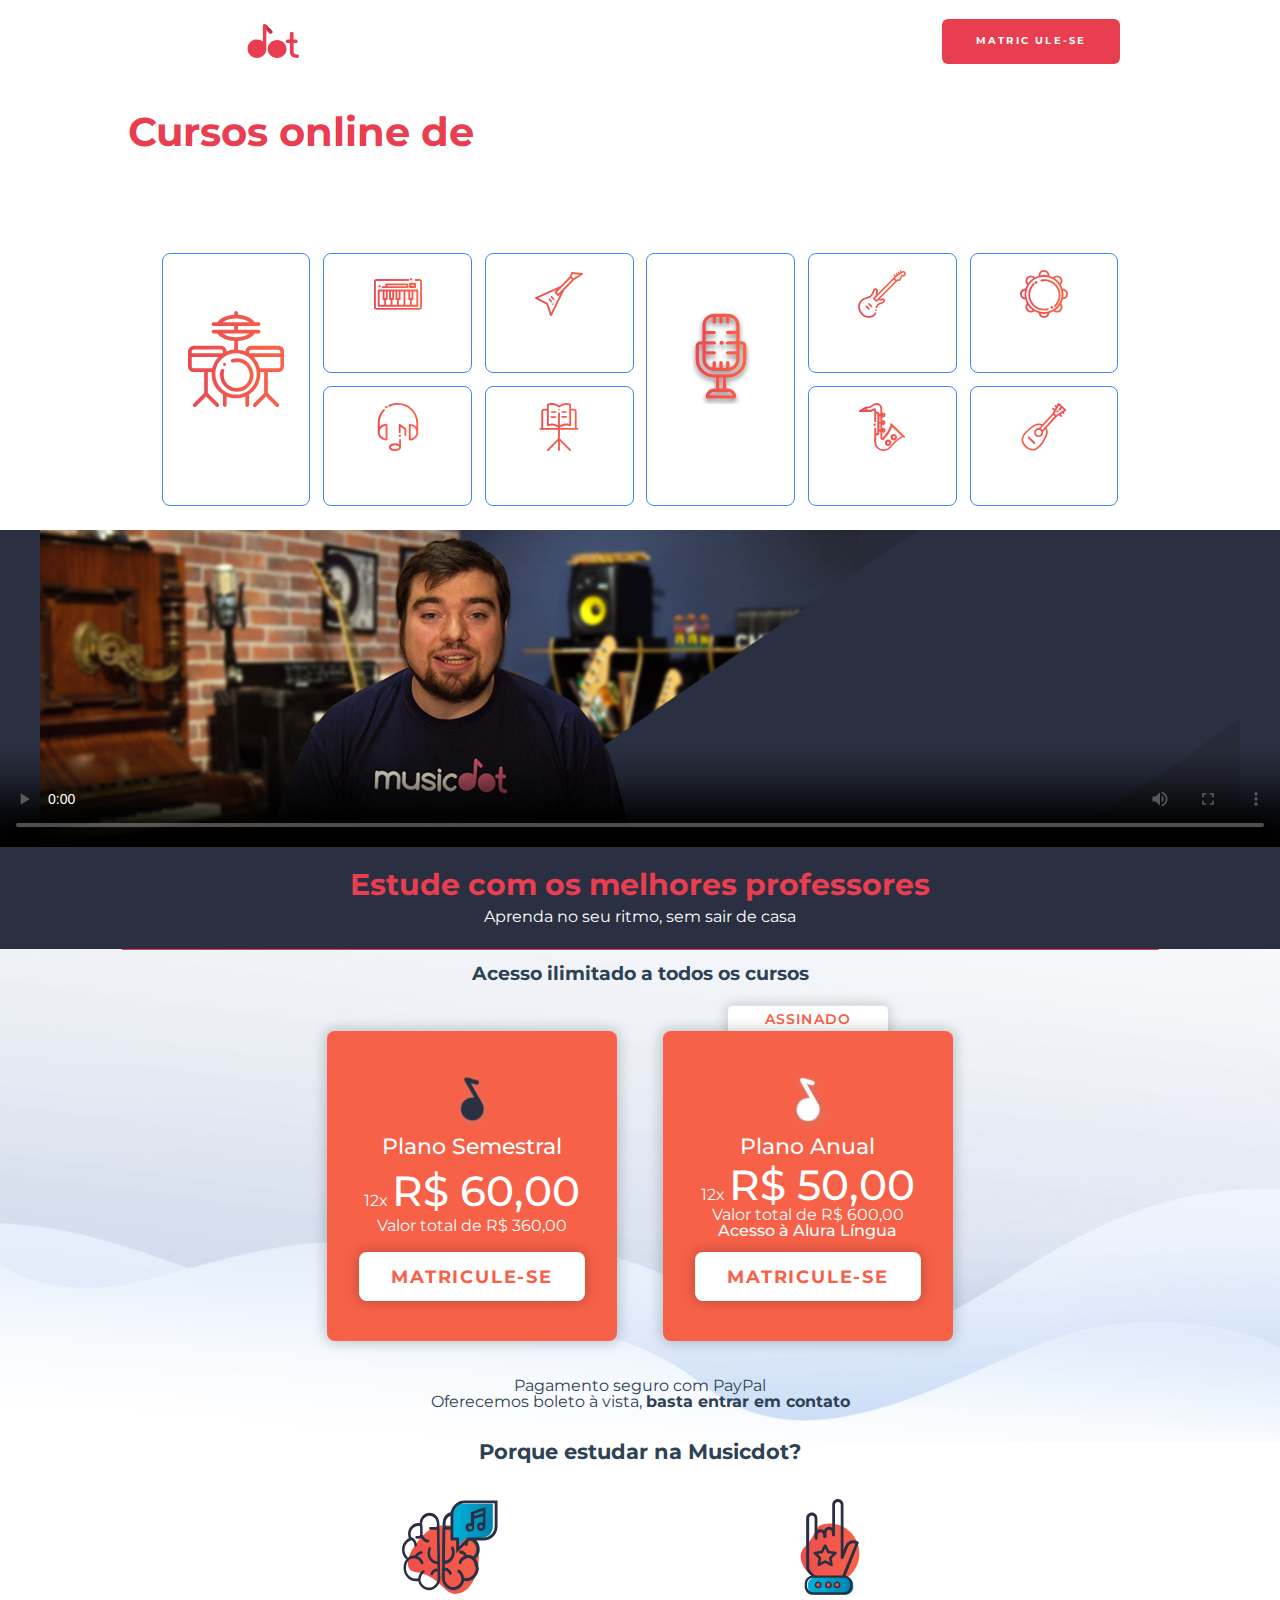
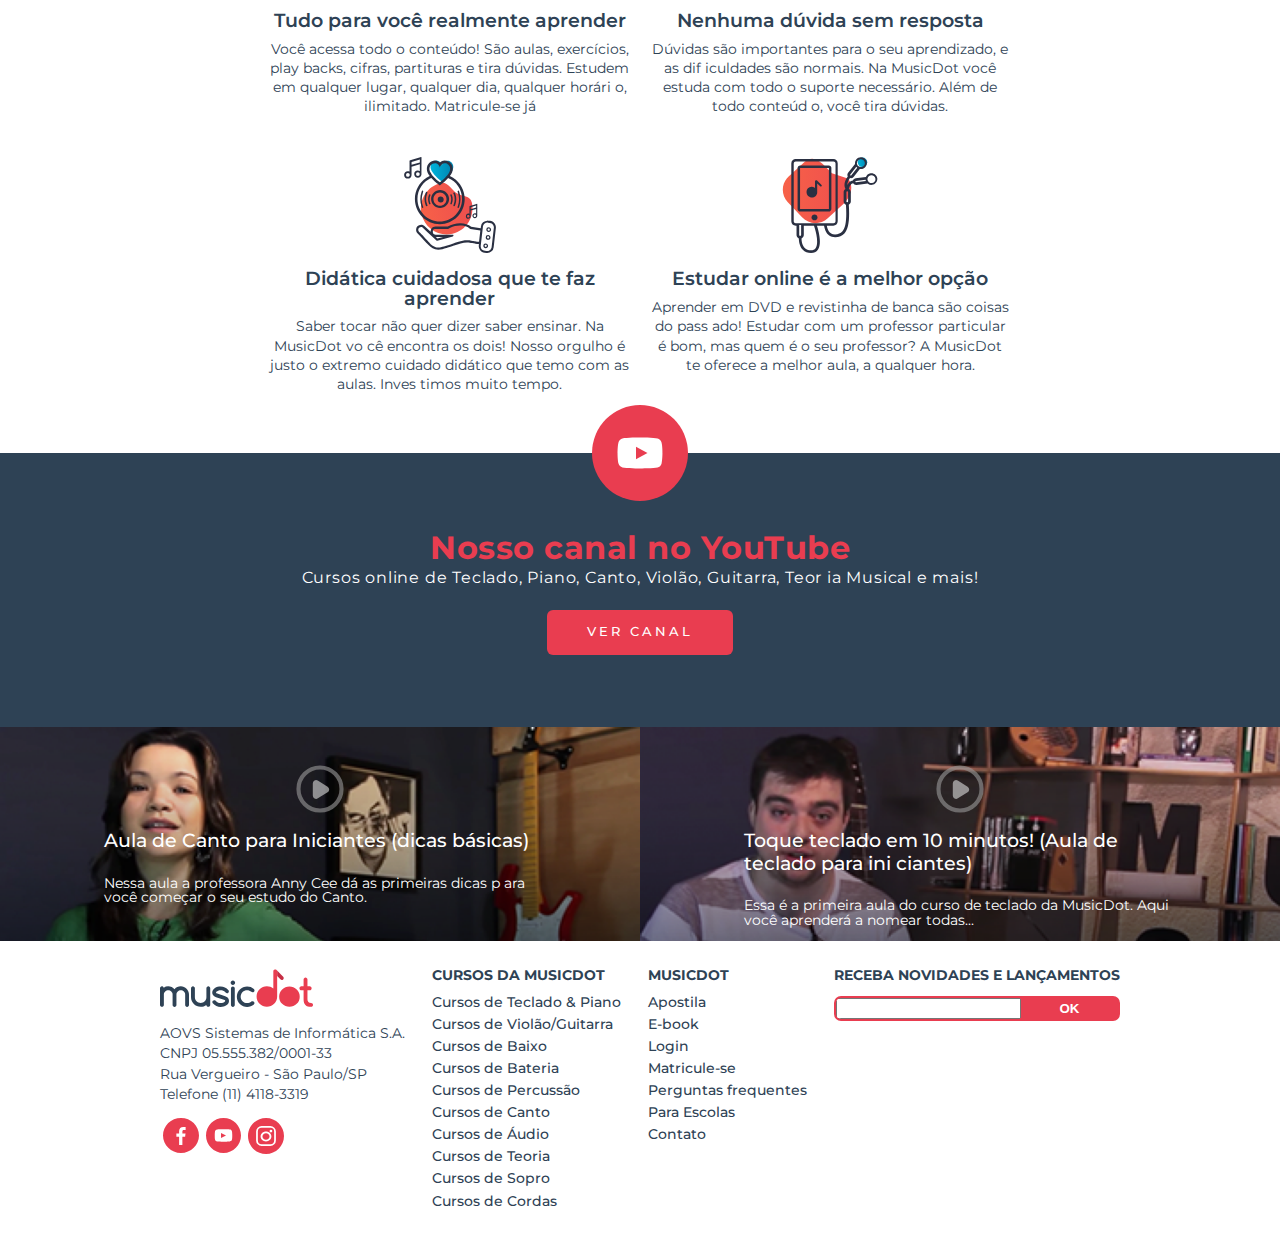
==== commit 28fca70e: "section chamada-youtube" ====
--- a/index.html
+++ b/index.html
@@ -17,6 +17,7 @@
     <link rel="stylesheet" href="css/video.css" />
     <link rel="stylesheet" href="css/planos.css" />
     <link rel="stylesheet" href="css/beneficios.css" />
+    <link rel="stylesheet" href="css/chamada-youtube.css" />
     <link rel="stylesheet" href="css/rodape.css" />
     <link rel="stylesheet" href="css/form-newsletter.css" />
   </head>
@@ -174,6 +175,44 @@
             </p>
           </li>
         </ul>
+      </section>
+      <section class="chamada__youtube">
+        <article
+          class="chamada__youtube__canal youtube__informacao icone--youtube --largura-gra nde"
+        >
+          <h2 class="canal__titulo">Nosso canal no YouTube</h2>
+          <p class="canal__texto">
+            Cursos online de Teclado, Piano, Canto, Violão, Guitarra, Teor ia
+            Musical e mais!
+          </p>
+          <a
+            href="https://www.youtube.com/user/musicdotonline"
+            class="canal__button botao"
+            >Ver Canal</a
+          >
+        </article>
+        <article class="chamada__youtube__canal chamada__youtube--video1">
+          <a class="video__descricao" href="#">
+            <h2 class="descricao__titulo">
+              Aula de Canto para Iniciantes (dicas básicas)
+            </h2>
+            <p class="descricao__texto">
+              Nessa aula a professora Anny Cee dá as primeiras dicas p ara você
+              começar o seu estudo do Canto.
+            </p>
+          </a>
+        </article>
+        <article class="chamada__youtube__canal chamada__youtube--video2">
+          <a class="video__descricao" href="#">
+            <h2 class="descricao__titulo">
+              Toque teclado em 10 minutos! (Aula de teclado para ini ciantes)
+            </h2>
+            <p class="descricao__texto">
+              Essa é a primeira aula do curso de teclado da MusicDot. Aqui você
+              aprenderá a nomear todas...
+            </p>
+          </a>
+        </article>
       </section>
     </main>
     <footer class="rodape container">
--- a/css/chamada-youtube.css
+++ b/css/chamada-youtube.css
@@ -0,0 +1,157 @@
+.chamada__youtube {
+  background-color: #2e4255;
+  display: grid;
+  justify-items: center;
+}
+
+.chamada__youtube__canal {
+  color: #fff;
+  display: flex;
+  flex-direction: column;
+  align-items: center;
+  text-align: center;
+  padding: 1.2rem 2rem 0.9rem;
+  position: relative;
+  box-sizing: border-box;
+}
+
+.icone--youtube::before {
+  content: "";
+  width: 3rem;
+  height: 3rem;
+  background-image: url(../img/icone-youtube.svg);
+  background-size: 100%;
+  background-repeat: no-repeat;
+  position: absolute;
+  top: 0;
+  left: 50%;
+  transform: translate(-50%, -50%);
+}
+
+.canal__titulo {
+  color: #e93d50;
+  font-size: 1rem;
+  font-weight: 700;
+  margin-top: 0.9rem;
+  margin-bottom: 0.1rem;
+  letter-spacing: 0.5px;
+}
+
+.canal__texto {
+  font-size: 0.6rem;
+  letter-spacing: 0.8px;
+  line-height: 12px;
+  margin-bottom: 1rem;
+}
+
+.canal__button {
+  color: #fff;
+  background-color: #e93d50;
+}
+
+.video__descricao {
+  width: 85%;
+}
+
+.descricao__titulo {
+  font-size: 0.9rem;
+  font-weight: 500;
+  line-height: 15px;
+  margin-bottom: 0.5rem;
+}
+
+.descricao__titulo::before {
+  content: "";
+  width: 3rem;
+  height: 3rem;
+  background-image: url(../img/play-button.svg);
+  background-size: 100%;
+  display: block;
+  margin: 1.2rem auto 1rem;
+}
+
+.chamada__youtube--video1 {
+  background-image: url(../img/videos-thumbnail-video1.png);
+}
+
+.chamada__youtube--video2 {
+  background-image: url(../img/videos-thumbnail-video2.png);
+}
+
+.chamada__youtube--video1,
+.chamada__youtube--video2 {
+  background-size: cover;
+  width: 100%;
+}
+
+@media (min-width: 768px) {
+  .chamada__youtube {
+    grid-template-columns: 1fr 1fr;
+    grid-template-areas:
+      "chamada chamada"
+      "video1 video2";
+  }
+
+  .youtube__informacao {
+    padding: 2rem 17%;
+    box-sizing: border-box;
+    grid-area: chamada;
+  }
+
+  .--icone-youtube::before {
+    width: 5rem;
+    height: 5rem;
+  }
+
+  .chamada__youtube--video1 {
+    grid-area: video1;
+  }
+
+  .chamada__youtube--video2 {
+    grid-area: video2;
+  }
+
+  .canal__titulo {
+    font-size: 1.5rem;
+  }
+
+  .descricao__texto {
+    font-size: 0.8rem;
+  }
+}
+
+@media (min-width: 1200px) {
+  .youtube__informacao {
+    padding: 4rem 20%;
+  }
+
+  .icone--youtube::before {
+    width: 6rem;
+    height: 6rem;
+  }
+
+  .canal__titulo {
+    font-size: 2rem;
+    margin-bottom: 0.4rem;
+  }
+
+  .canal__texto {
+    font-size: 1rem;
+    line-height: 1rem;
+  }
+
+  .video__descricao {
+    width: 75%;
+    text-align: left;
+  }
+
+  .descricao__titulo {
+    font-size: 1.2rem;
+    line-height: 1.4rem;
+    margin-bottom: 1.5rem;
+  }
+
+  .descricao__texto {
+    font-size: 0.9rem;
+  }
+}
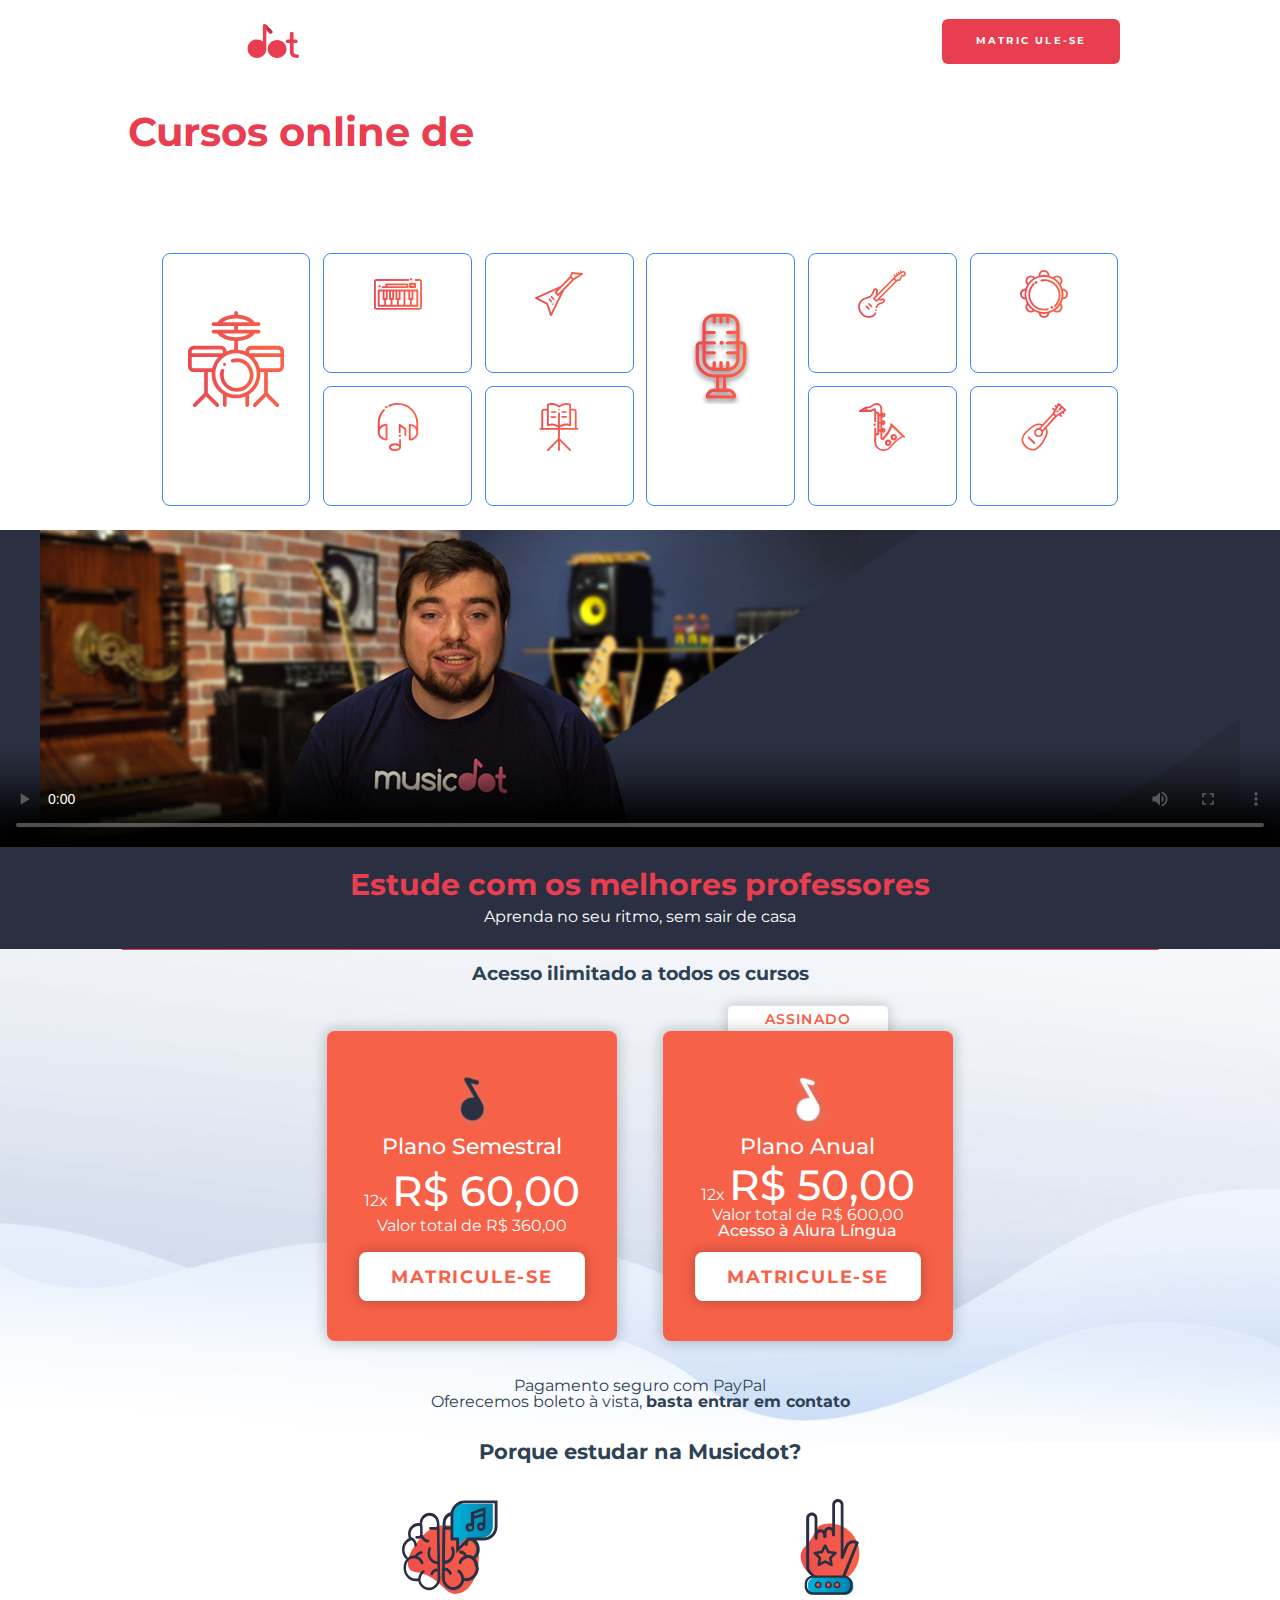
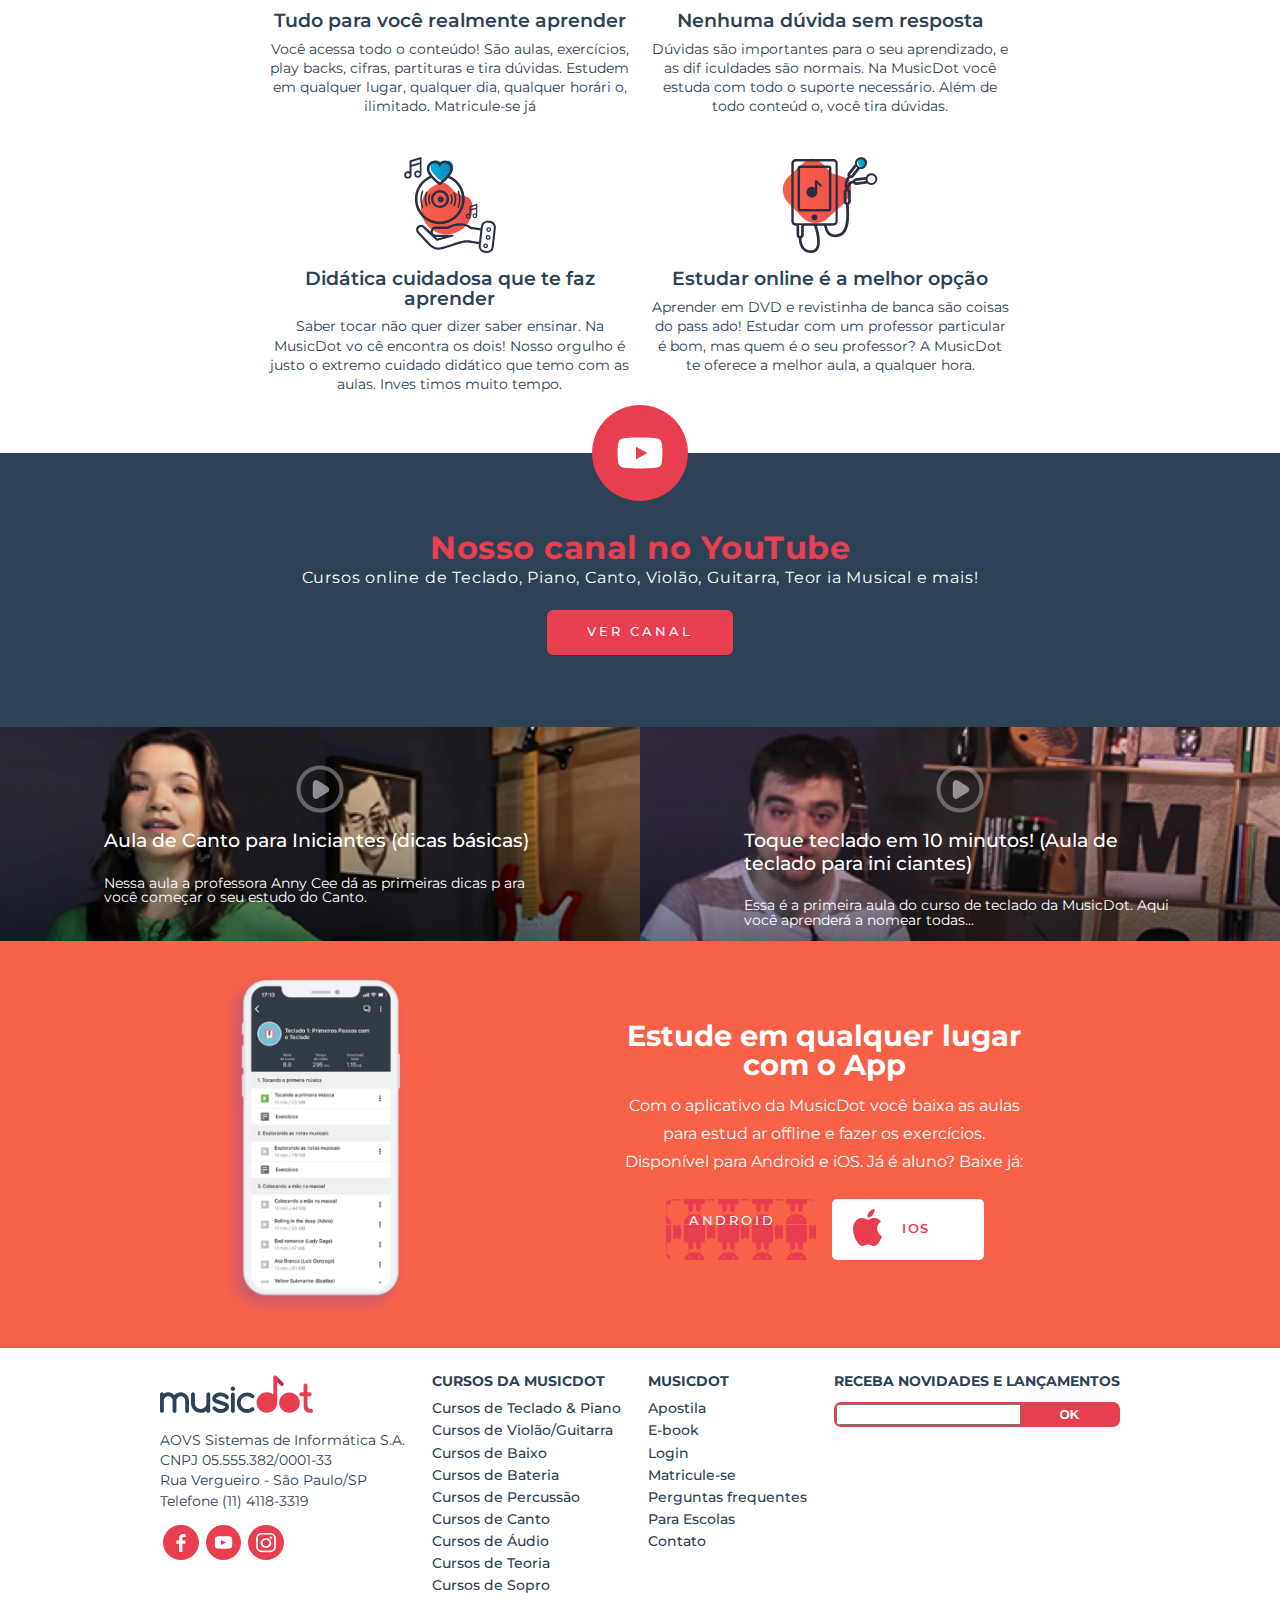
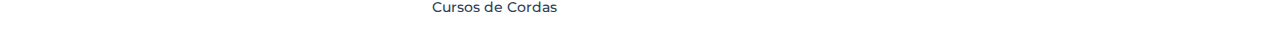
==== commit dc0f4132: "section chamada-app" ====
--- a/index.html
+++ b/index.html
@@ -18,6 +18,7 @@
     <link rel="stylesheet" href="css/planos.css" />
     <link rel="stylesheet" href="css/beneficios.css" />
     <link rel="stylesheet" href="css/chamada-youtube.css" />
+    <link rel="stylesheet" href="css/chamada-app.css" />
     <link rel="stylesheet" href="css/rodape.css" />
     <link rel="stylesheet" href="css/form-newsletter.css" />
   </head>
@@ -213,6 +214,24 @@
             </p>
           </a>
         </article>
+      </section>
+      <section class="chamada__aplicativo">
+        <h2 class="aplicativo__titulo">Estude em qualquer lugar com o App</h2>
+        <p class="aplicativo__texto">
+          Com o aplicativo da MusicDot você baixa as aulas para estud ar offline
+          e fazer os exercícios. Disponível para Android e iOS. Já é aluno?
+          <strong class="texto- destaque">Baixe já:</strong>
+        </p>
+        <a
+          href="https://play.google.com/store/apps/details?id=br.com.musicdot&hl=en"
+          class="apl icativo__button app__download--android botao"
+          >Android</a
+        >
+        <a
+          href="https://apps.apple.com/br/app/musicdot/id1333842849"
+          class="aplicativo__button app__download--ios botao"
+          >iOS</a
+        >
       </section>
     </main>
     <footer class="rodape container">
--- a/css/chamada-app.css
+++ b/css/chamada-app.css
@@ -0,0 +1,130 @@
+.chamada__aplicativo {
+  color: #fff;
+  text-align: center;
+  background-color: #f76148;
+  padding: 2rem 7.5%;
+  display: grid;
+  grid-template-columns: 1fr 1fr;
+  grid-template-rows: auto;
+  justify-items: center;
+}
+
+.aplicativo__titulo {
+  font-size: 1.2rem;
+  font-weight: 700;
+  margin-bottom: 0.8rem;
+  line-height: 24px;
+  grid-column-end: span 2;
+}
+
+.aplicativo__texto {
+  line-height: 20px;
+  margin-bottom: 15px;
+  grid-column-end: span 2;
+}
+
+.texto__destaque {
+  font-weight: 600;
+}
+
+.chamada__aplicativo__button--wrapper {
+  display: flex;
+  justify-content: space-evenly;
+}
+
+.aplicativo__button {
+  color: #e93d50;
+  font-weight: 600;
+  letter-spacing: 1.6px;
+  text-transform: uppercase;
+  background-color: #fff;
+  border: none;
+  border-radius: 5px;
+  width: 5.9rem;
+  padding: 1rem 0 1rem 1rem;
+  box-sizing: border-box;
+  font-size: 0.5rem;
+  background-size: 1.2rem;
+  background-repeat: no-repeat;
+}
+
+.app__download--android {
+  background-image: url(../img/icone-android-logo.svg);
+  background-position: left 0.5rem center;
+  padding-left: 1.4rem;
+}
+
+.app__download--ios {
+  background-image: url(../img/icone-apple-logo.svg);
+  background-position: left 1rem top 0.4rem;
+}
+
+.aplicativo--icone {
+  width: 1.2rem;
+  height: 1.2rem;
+  margin-right: 0.2rem;
+  vertical-align: middle;
+}
+
+@media (min-width: 768px) {
+  .chamada__aplicativo {
+    background-image: url(../img/mockup-app.png);
+    background-size: 12rem;
+    background-position: left 20% center;
+    background-repeat: no-repeat;
+    padding: 5rem 20%;
+    grid-template-columns: 1fr 9rem 9rem;
+    column-gap: 1rem;
+    grid-template-areas:
+      ". titulo titulo"
+      ". texto texto"
+      ". android ios";
+  }
+
+  .aplicativo__titulo {
+    font-size: 1.5rem;
+    line-height: 29px;
+    grid-area: titulo;
+  }
+
+  .aplicativo__texto {
+    line-height: 28px;
+    grid-area: texto;
+  }
+
+  .app__download--android {
+    grid-area: android;
+    justify-self: flex-end;
+  }
+
+  .app__download--ios {
+    grid-area: ios;
+    justify-self: flex-start;
+  }
+}
+
+@media (min-width: 1200px) {
+  .chamada__aplicativo {
+    grid-template-columns: 1fr 12rem 12rem;
+  }
+
+  .aplicativo__titulo {
+    font-size: 1.8rem;
+  }
+
+  .aplicativo__button {
+    width: 9.5rem;
+    font-size: 0.8rem;
+    background-size: 1.8rem;
+    padding: 1.5rem 0 1.5rem 1rem;
+  }
+
+  .app__download--android {
+    background-position: left 0.7rem top 0.8rem;
+    padding-left: 1.4rem;
+  }
+
+  .app__download--ios {
+    background-position: left 1.3rem top 0.6rem;
+  }
+}
